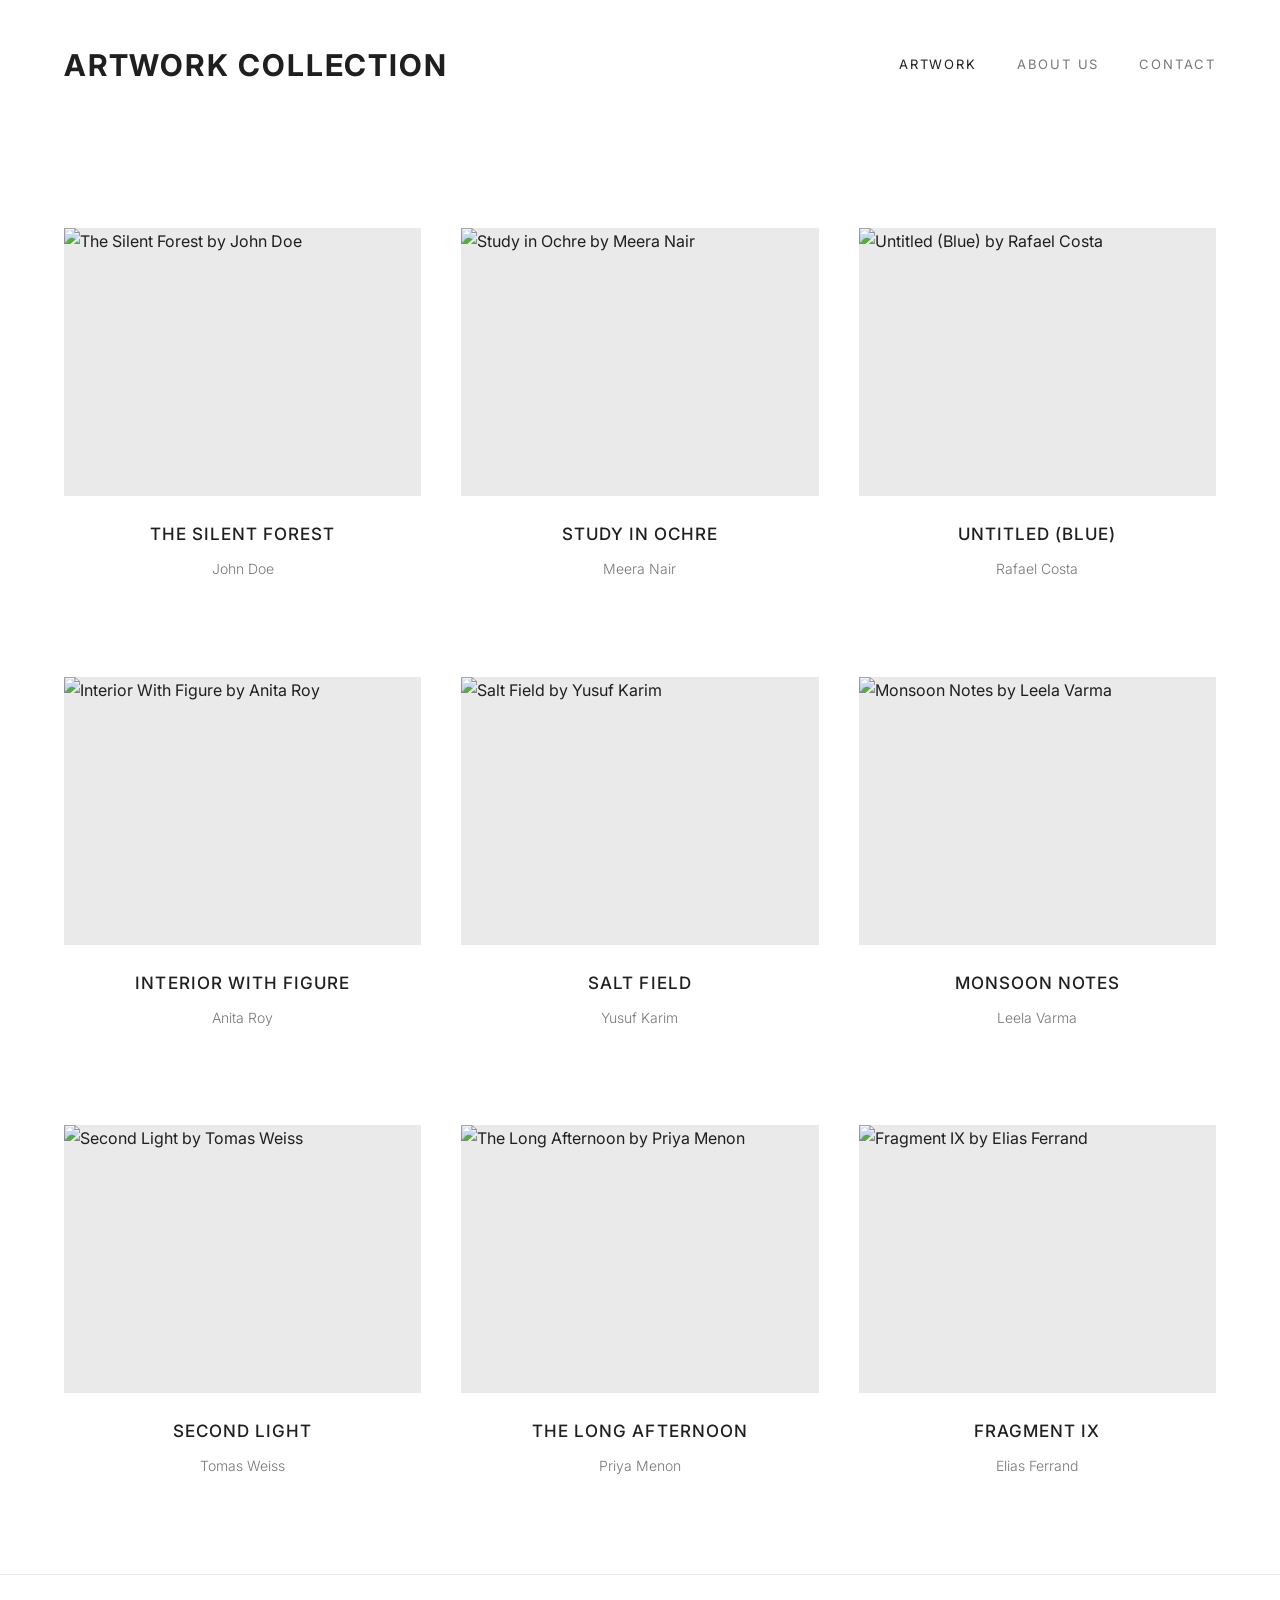
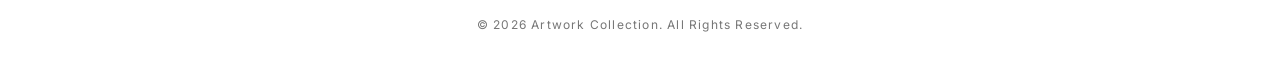
==== index.html @ c771f08a "first commit" ====
<!DOCTYPE html>
<html lang="en">
<head>
  <meta charset="UTF-8">
  <meta name="viewport" content="width=device-width, initial-scale=1">
  <title>Art Collection</title>
  <meta name="description" content="A curated collection of contemporary artworks — paintings, sculpture and works on paper.">
  <link rel="preconnect" href="https://fonts.googleapis.com">
  <link rel="preconnect" href="https://fonts.gstatic.com" crossorigin>
  <link href="https://fonts.googleapis.com/css2?family=Inter:wght@300;400;500&family=Playfair+Display:wght@400;500&display=swap" rel="stylesheet">
  <link rel="stylesheet" href="css/style.css">
  <link rel="stylesheet" href="css/responsive.css">
</head>
<body>
  <a class="skip-link" href="#main">Skip to content</a>

  <header class="site-header">
    <div class="container header-inner">
      <a class="brand" href="index.html">ARTWORK COLLECTION</a>
      <button class="nav-toggle" aria-expanded="false" aria-controls="site-nav" aria-label="Menu">
        <span></span><span></span>
      </button>
      <nav class="site-nav" id="site-nav" aria-label="Main">
        <a href="index.html" aria-current="page">Artwork</a>
        <a href="about.html">About Us</a>
        <a href="contact.html">Contact</a>
      </nav>
    </div>
  </header>

  <main id="main" class="container fade-in">
    <h1 class="page-title visually-hidden">Artwork</h1>
    <ul class="gallery" id="gallery"></ul>
    <noscript><p class="note">Enable JavaScript to view the collection.</p></noscript>
  </main>

  <footer class="site-footer">
    <p>&copy; 2026 Artwork Collection. All Rights Reserved.</p>
  </footer>

  <script src="js/app.js" defer></script>
</body>
</html>
---- css/style.css ----
:root {
  --bg: #ffffff;
  --bg-warm: #f7f3ea;
  --text: #1f1f1f;
  --text-muted: #777777;
  --border: #eaeaea;
  --accent: #000000;

  --font-sans: "Inter", "Helvetica Neue", Helvetica, Arial, sans-serif;
  --font-serif: "Playfair Display", Georgia, serif;

  --space-1: 8px;
  --space-2: 16px;
  --space-3: 24px;
  --space-4: 40px;
  --space-5: 64px;
  --space-6: 96px;

  --gutter: 64px;
  --max-width: 1360px;
  /* combined header + footer height — lets About/Contact fill exactly one viewport */
  --chrome: 216px;
  --transition: 300ms ease;
}

*, *::before, *::after { box-sizing: border-box; }

html { scroll-behavior: smooth; }

body {
  margin: 0;
  background: var(--bg);
  color: var(--text);
  font-family: var(--font-sans);
  font-size: 16px;
  font-weight: 400;
  line-height: 1.7;
  -webkit-font-smoothing: antialiased;
}

img { display: block; max-width: 100%; }

a { color: inherit; text-decoration: none; }

.container {
  width: 100%;
  max-width: var(--max-width);
  margin: 0 auto;
  padding: 0 var(--gutter);
}

.visually-hidden {
  position: absolute;
  width: 1px; height: 1px;
  margin: -1px; padding: 0;
  overflow: hidden;
  clip: rect(0 0 0 0);
  white-space: nowrap;
  border: 0;
}

.skip-link {
  position: absolute;
  left: -9999px;
  top: 0;
  background: var(--accent);
  color: #fff;
  padding: var(--space-2);
  z-index: 100;
}
.skip-link:focus { left: 0; }

:focus-visible {
  outline: 1px solid var(--accent);
  outline-offset: 3px;
}

/* ---------- Header ---------- */

.site-header {
  position: sticky;
  top: 0;
  z-index: 50;
  background: var(--bg);
  border-bottom: 1px solid transparent;
}
.page-about .site-header { background: var(--bg-warm); }

.header-inner {
  display: flex;
  align-items: center;
  justify-content: space-between;
  padding-top: var(--space-4);
  padding-bottom: var(--space-4);
}

.brand {
  font-family: var(--font-sans);
  font-size: 30px;
  font-weight: 700;
  letter-spacing: 0.06em;
}

.site-nav {
  display: flex;
  gap: var(--space-4);
}

.site-nav a {
  font-size: 13px;
  letter-spacing: 0.14em;
  text-transform: uppercase;
  color: var(--text-muted);
  padding-bottom: 2px;
  border-bottom: 1px solid transparent;
  transition: color var(--transition), border-color var(--transition);
}
.site-nav a:hover,
.site-nav a:focus-visible { color: var(--accent); border-bottom-color: var(--accent); }
.site-nav a[aria-current="page"] { color: var(--text); }

.nav-toggle {
  display: none;
  width: 32px;
  height: 32px;
  padding: 0;
  background: none;
  border: 0;
  cursor: pointer;
}
.nav-toggle span {
  display: block;
  width: 22px;
  height: 1px;
  margin: 6px auto;
  background: var(--text);
  transition: transform var(--transition), opacity var(--transition);
}
.nav-toggle[aria-expanded="true"] span:first-child { transform: translateY(3.5px) rotate(45deg); }
.nav-toggle[aria-expanded="true"] span:last-child { transform: translateY(-3.5px) rotate(-45deg); }

/* ---------- Gallery ---------- */

.gallery {
  list-style: none;
  margin: var(--space-6) 0;
  padding: 0;
  display: grid;
  /* minmax(0,…) — plain 1fr lets each image's intrinsic width blow the grid past the container. */
  grid-template-columns: repeat(3, minmax(0, 1fr));
  gap: var(--space-6) var(--space-4);
}

.card figure { margin: 0; }

.card-media {
  overflow: hidden;
  background: var(--border);
}

.card img {
  width: 100%;
  /* height:auto so the width/height attributes (kept for CLS) don't override aspect-ratio */
  height: auto;
  aspect-ratio: 4 / 3;
  object-fit: cover;
  transition: transform var(--transition);
}
.card:hover img { transform: scale(1.02); }

.card figcaption { padding-top: var(--space-3); text-align: center; }

.card-title {
  margin: 0;
  font-size: 17px;
  font-weight: 500;
  letter-spacing: 0.06em;
  text-transform: uppercase;
}

.card-artist {
  margin: var(--space-1) 0 0;
  font-size: 14px;
  font-weight: 300;
  color: var(--text-muted);
}

.note { text-align: center; color: var(--text-muted); }

/* ---------- About ---------- */

.page-about { background: var(--bg-warm); }

.split {
  display: grid;
  grid-template-columns: minmax(0, 1fr) minmax(0, 1fr);
  align-items: center;
  min-height: calc(100vh - var(--chrome));
}

.split-text { padding: var(--space-4) var(--space-5) var(--space-4) var(--gutter); }

.split-text p {
  max-width: 550px;
  color: #4a4a4a;
  margin: 0 0 var(--space-3);
}

.split-image { height: 100%; }
.split-image img { width: 100%; height: 100%; object-fit: cover; }

.page-title {
  font-family: var(--font-serif);
  font-size: clamp(44px, 5.5vw, 68px);
  font-weight: 500;
  line-height: 1.1;
  letter-spacing: -0.01em;
  color: var(--accent);
  margin: 0 0 var(--space-4);
}

/* ---------- Contact ---------- */

.contact {
  max-width: 560px;
  min-height: calc(100vh - var(--chrome));
  margin: 0 auto;
  padding: var(--space-4) 0;
  display: flex;
  flex-direction: column;
  justify-content: center;
}

.contact .page-title { font-size: clamp(34px, 3.6vw, 48px); margin-bottom: var(--space-3); }

.field { margin-bottom: var(--space-3); }

.field label {
  display: block;
  font-size: 12px;
  letter-spacing: 0.14em;
  text-transform: uppercase;
  color: var(--text-muted);
  margin-bottom: var(--space-1);
}

.field input,
.field select,
.field textarea {
  width: 100%;
  padding: var(--space-1) 0;
  font: inherit;
  color: var(--text);
  background: transparent;
  border: 0;
  border-bottom: 1px solid var(--border);
  border-radius: 0;
  transition: border-color var(--transition);
}
.field textarea { resize: vertical; }
.field input:focus,
.field select:focus,
.field textarea:focus {
  outline: none;
  border-bottom-color: var(--accent);
}
.field :user-invalid { border-bottom-color: #b23b3b; }

.btn {
  align-self: flex-start;
  font: inherit;
  font-size: 13px;
  letter-spacing: 0.14em;
  text-transform: uppercase;
  color: var(--accent);
  background: transparent;
  border: 1px solid var(--text);
  padding: var(--space-2) var(--space-4);
  cursor: pointer;
  transition: background-color var(--transition), color var(--transition);
}
.btn:hover, .btn:focus-visible { background: var(--accent); color: #fff; }

.form-status {
  min-height: 1.7em;
  margin: var(--space-2) 0 0;
  font-size: 14px;
  color: var(--text-muted);
}

/* ---------- Footer ---------- */

.site-footer {
  padding: var(--space-4) var(--gutter);
  border-top: 1px solid var(--border);
  text-align: center;
}
.site-footer p {
  margin: 0;
  font-size: 12px;
  letter-spacing: 0.1em;
  color: var(--text-muted);
}

/* ---------- Motion ---------- */

.fade-in { animation: fade-in 600ms ease both; }

@keyframes fade-in {
  from { opacity: 0; transform: translateY(8px); }
  to { opacity: 1; transform: none; }
}

@media (prefers-reduced-motion: reduce) {
  html { scroll-behavior: auto; }
  *, *::before, *::after {
    animation-duration: 0.01ms !important;
    transition-duration: 0.01ms !important;
  }
}
---- css/responsive.css ----
/* Tablet */
@media (max-width: 1024px) {
  :root { --gutter: 40px; }

  .gallery {
    grid-template-columns: repeat(2, minmax(0, 1fr));
    gap: var(--space-5) var(--space-4);
    margin: var(--space-5) 0;
  }

  .split-text { padding: var(--space-4) var(--space-3) var(--space-4) var(--gutter); }
}

/* Mobile */
@media (max-width: 700px) {
  :root { --gutter: 24px; }

  .header-inner {
    flex-wrap: wrap;
    padding-top: var(--space-3);
    padding-bottom: var(--space-3);
  }

  .brand { font-size: 22px; }

  .nav-toggle { display: block; }

  .site-nav {
    flex-basis: 100%;
    flex-direction: column;
    gap: var(--space-2);
    display: none;
    padding: var(--space-3) 0 var(--space-1);
  }
  .site-nav.is-open { display: flex; }

  .gallery {
    grid-template-columns: minmax(0, 1fr);
    gap: var(--space-5);
    margin: var(--space-4) 0 var(--space-5);
  }

  /* stack and flow normally — one-viewport layouts only make sense on desktop */
  .split { grid-template-columns: 1fr; min-height: 0; }
  .split-text { padding: var(--space-5) var(--gutter); }
  .split-image img { height: auto; aspect-ratio: 4 / 3; }

  .contact { min-height: 0; padding: var(--space-4) 0 var(--space-5); }
  .btn { width: 100%; }

  .site-footer { padding: var(--space-4) var(--gutter); }
}
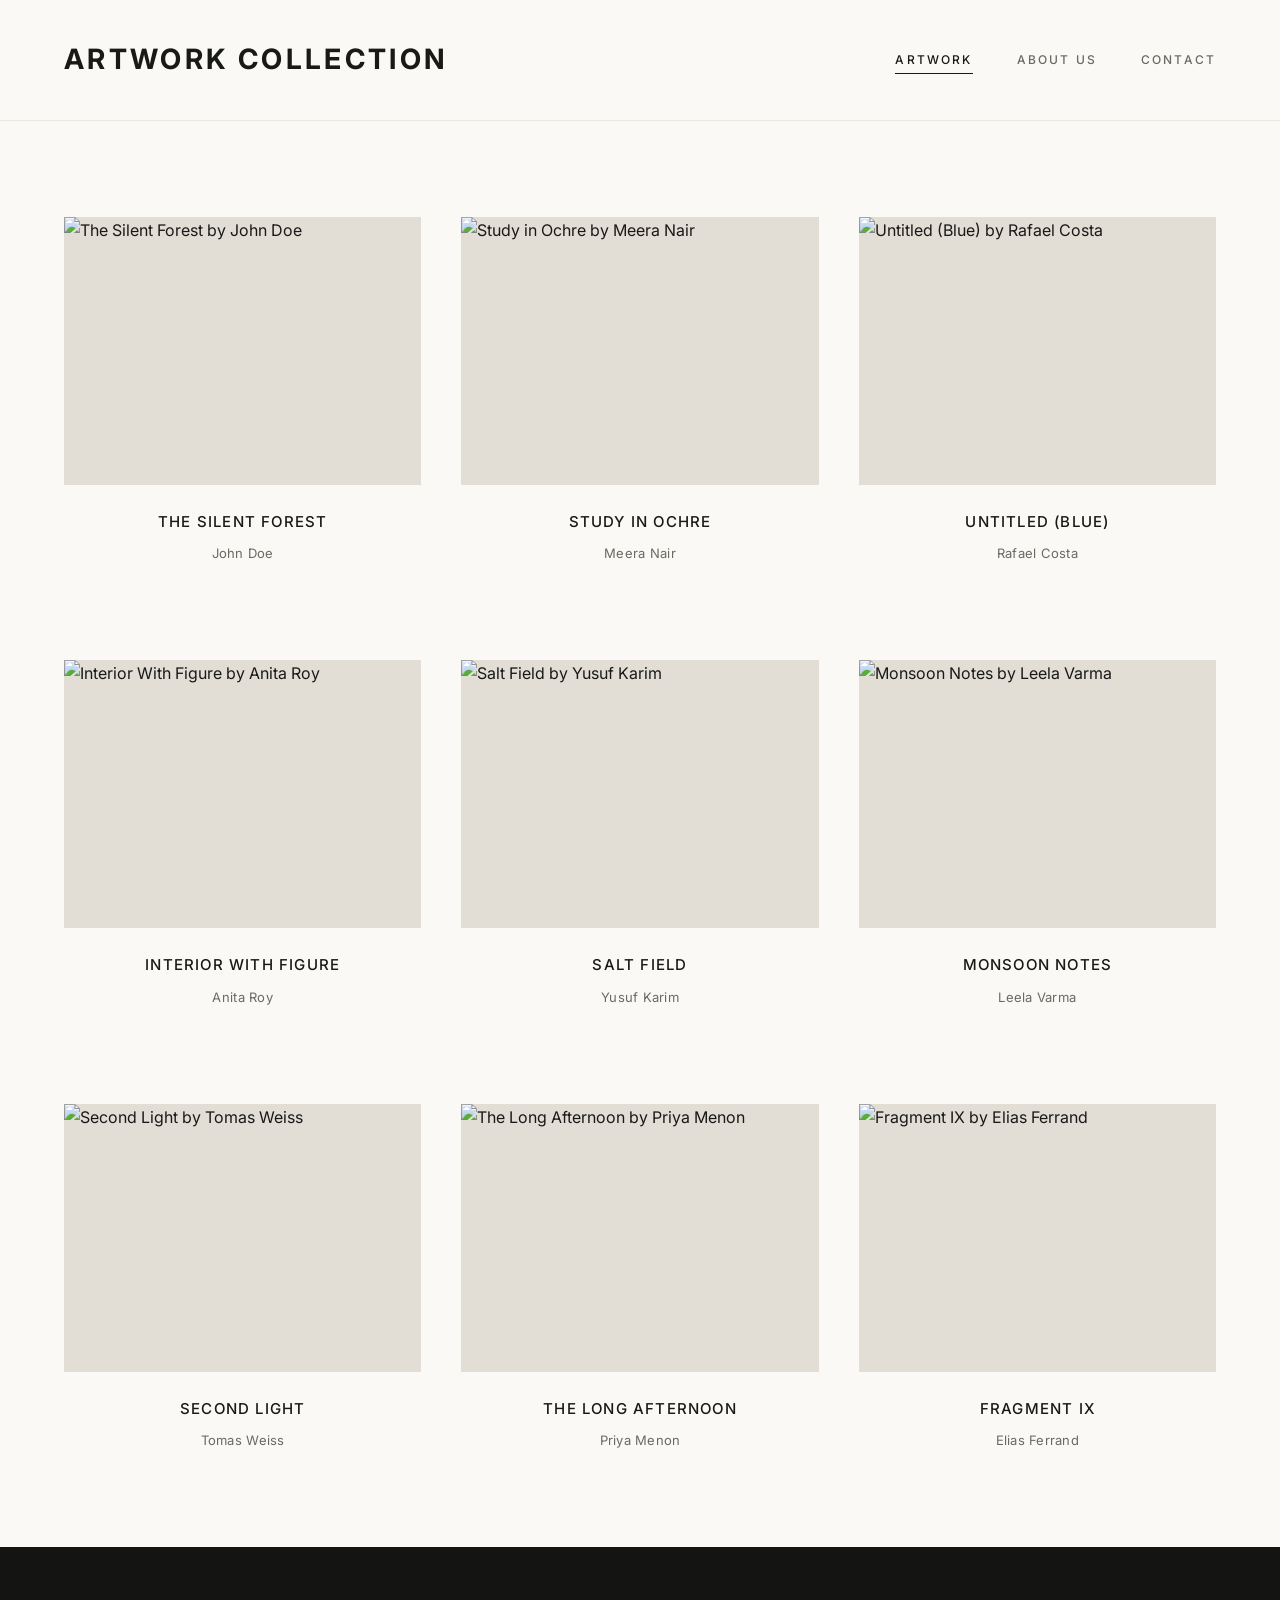
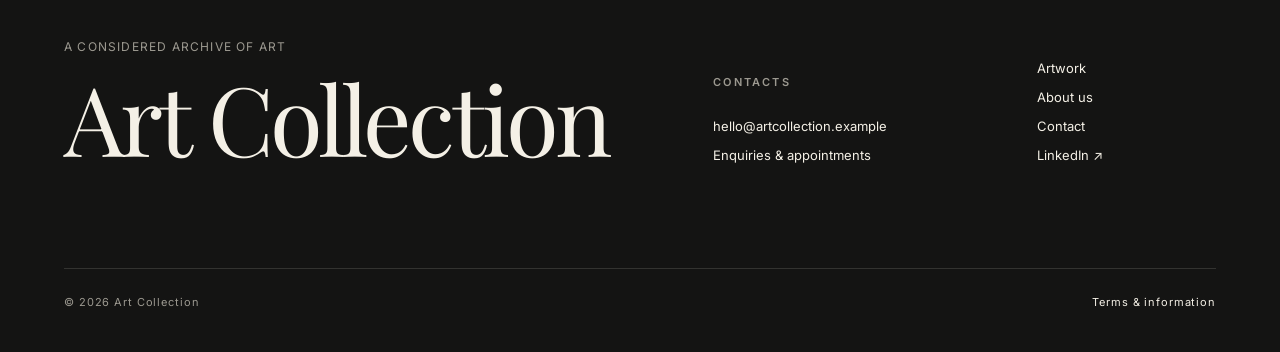
==== commit 3ed9c1be: "refactor: unify footer components and update about and contact page layouts with responsive refineme" ====
--- a/index.html
+++ b/index.html
@@ -34,9 +34,7 @@
     <noscript><p class="note">Enable JavaScript to view the collection.</p></noscript>
   </main>
 
-  <footer class="site-footer">
-    <p>&copy; 2026 Artwork Collection. All Rights Reserved.</p>
-  </footer>
+  <div data-footer></div>
 
   <script src="js/app.js" defer></script>
 </body>
--- a/css/style.css
+++ b/css/style.css
@@ -1,12 +1,15 @@
 :root {
-  --bg: #ffffff;
-  --bg-warm: #f7f3ea;
-  --text: #1f1f1f;
-  --text-muted: #777777;
-  --border: #eaeaea;
-  --accent: #000000;
-
-  --font-sans: "Inter", "Helvetica Neue", Helvetica, Arial, sans-serif;
+  --bg: #faf9f6;
+  --bg-warm: #f4f0e6;
+  --text: #191918;
+  --text-muted: #6b6963;
+  --border: #e2ded6;
+  --border-dark: #191918;
+  --accent: #191918;
+  --footer: #141413;
+  --footer-text: #f4f0e6;
+
+  --font-sans: "Inter", -apple-system, BlinkMacSystemFont, "Segoe UI", Roboto, sans-serif;
   --font-serif: "Playfair Display", Georgia, serif;
 
   --space-1: 8px;
@@ -15,17 +18,23 @@
   --space-4: 40px;
   --space-5: 64px;
   --space-6: 96px;
+  --space-7: 136px;
 
   --gutter: 64px;
   --max-width: 1360px;
-  /* combined header + footer height — lets About/Contact fill exactly one viewport */
-  --chrome: 216px;
-  --transition: 300ms ease;
-}
-
-*, *::before, *::after { box-sizing: border-box; }
-
-html { scroll-behavior: smooth; }
+  --transition: 300ms cubic-bezier(0.16, 1, 0.3, 1);
+  --ease-editorial: cubic-bezier(0.16, 1, 0.3, 1);
+}
+
+*,
+*::before,
+*::after {
+  box-sizing: border-box;
+}
+
+html {
+  scroll-behavior: smooth;
+}
 
 body {
   margin: 0;
@@ -36,11 +45,18 @@
   font-weight: 400;
   line-height: 1.7;
   -webkit-font-smoothing: antialiased;
-}
-
-img { display: block; max-width: 100%; }
-
-a { color: inherit; text-decoration: none; }
+  -moz-osx-font-smoothing: grayscale;
+}
+
+img {
+  display: block;
+  max-width: 100%;
+}
+
+a {
+  color: inherit;
+  text-decoration: none;
+}
 
 .container {
   width: 100%;
@@ -51,8 +67,10 @@
 
 .visually-hidden {
   position: absolute;
-  width: 1px; height: 1px;
-  margin: -1px; padding: 0;
+  width: 1px;
+  height: 1px;
+  margin: -1px;
+  padding: 0;
   overflow: hidden;
   clip: rect(0 0 0 0);
   white-space: nowrap;
@@ -65,14 +83,19 @@
   top: 0;
   background: var(--accent);
   color: #fff;
-  padding: var(--space-2);
+  padding: var(--space-2) var(--space-3);
   z-index: 100;
-}
-.skip-link:focus { left: 0; }
+  font-size: 13px;
+  letter-spacing: 0.05em;
+}
+
+.skip-link:focus {
+  left: 0;
+}
 
 :focus-visible {
   outline: 1px solid var(--accent);
-  outline-offset: 3px;
+  outline-offset: 4px;
 }
 
 /* ---------- Header ---------- */
@@ -81,63 +104,112 @@
   position: sticky;
   top: 0;
   z-index: 50;
-  background: var(--bg);
-  border-bottom: 1px solid transparent;
-}
-.page-about .site-header { background: var(--bg-warm); }
+  background: rgba(250, 249, 246, 0.92);
+  backdrop-filter: blur(12px);
+  -webkit-backdrop-filter: blur(12px);
+  border-bottom: 1px solid rgba(226, 222, 214, 0.6);
+  transition: background-color var(--transition);
+}
+
+.page-about .site-header {
+  background: rgba(244, 240, 230, 0.92);
+  border-bottom-color: rgba(217, 213, 203, 0.6);
+}
 
 .header-inner {
   display: flex;
   align-items: center;
   justify-content: space-between;
-  padding-top: var(--space-4);
-  padding-bottom: var(--space-4);
+  padding-top: clamp(24px, 3vw, 36px);
+  padding-bottom: clamp(24px, 3vw, 36px);
 }
 
 .brand {
   font-family: var(--font-sans);
-  font-size: 30px;
+  font-size: clamp(22px, 2.4vw, 28px);
   font-weight: 700;
-  letter-spacing: 0.06em;
+  letter-spacing: 0.12em;
+  text-transform: uppercase;
+  transition: opacity var(--transition);
+}
+
+.brand:hover {
+  opacity: 0.75;
 }
 
 .site-nav {
   display: flex;
-  gap: var(--space-4);
+  gap: clamp(24px, 3.5vw, 44px);
 }
 
 .site-nav a {
-  font-size: 13px;
-  letter-spacing: 0.14em;
+  position: relative;
+  font-size: 12px;
+  font-weight: 500;
+  letter-spacing: 0.18em;
   text-transform: uppercase;
   color: var(--text-muted);
-  padding-bottom: 2px;
-  border-bottom: 1px solid transparent;
-  transition: color var(--transition), border-color var(--transition);
-}
+  padding: 4px 0;
+  transition: color var(--transition);
+}
+
+.site-nav a::after {
+  content: "";
+  position: absolute;
+  bottom: 0;
+  left: 0;
+  width: 100%;
+  height: 1px;
+  background: var(--accent);
+  transform: scaleX(0);
+  transform-origin: right;
+  transition: transform 350ms var(--ease-editorial);
+}
+
 .site-nav a:hover,
-.site-nav a:focus-visible { color: var(--accent); border-bottom-color: var(--accent); }
-.site-nav a[aria-current="page"] { color: var(--text); }
+.site-nav a:focus-visible {
+  color: var(--accent);
+}
+
+.site-nav a:hover::after {
+  transform: scaleX(1);
+  transform-origin: left;
+}
+
+.site-nav a[aria-current="page"] {
+  color: var(--text);
+}
+
+.site-nav a[aria-current="page"]::after {
+  transform: scaleX(1);
+}
 
 .nav-toggle {
   display: none;
-  width: 32px;
-  height: 32px;
+  width: 36px;
+  height: 36px;
   padding: 0;
   background: none;
   border: 0;
   cursor: pointer;
 }
+
 .nav-toggle span {
   display: block;
-  width: 22px;
-  height: 1px;
+  width: 24px;
+  height: 1.5px;
   margin: 6px auto;
   background: var(--text);
   transition: transform var(--transition), opacity var(--transition);
 }
-.nav-toggle[aria-expanded="true"] span:first-child { transform: translateY(3.5px) rotate(45deg); }
-.nav-toggle[aria-expanded="true"] span:last-child { transform: translateY(-3.5px) rotate(-45deg); }
+
+.nav-toggle[aria-expanded="true"] span:first-child {
+  transform: translateY(3.75px) rotate(45deg);
+}
+
+.nav-toggle[aria-expanded="true"] span:last-child {
+  transform: translateY(-3.75px) rotate(-45deg);
+}
 
 /* ---------- Gallery ---------- */
 
@@ -146,99 +218,314 @@
   margin: var(--space-6) 0;
   padding: 0;
   display: grid;
-  /* minmax(0,…) — plain 1fr lets each image's intrinsic width blow the grid past the container. */
   grid-template-columns: repeat(3, minmax(0, 1fr));
   gap: var(--space-6) var(--space-4);
 }
 
-.card figure { margin: 0; }
+.card figure {
+  margin: 0;
+}
 
 .card-media {
   overflow: hidden;
   background: var(--border);
+  position: relative;
 }
 
 .card img {
   width: 100%;
-  /* height:auto so the width/height attributes (kept for CLS) don't override aspect-ratio */
   height: auto;
   aspect-ratio: 4 / 3;
   object-fit: cover;
-  transition: transform var(--transition);
-}
-.card:hover img { transform: scale(1.02); }
-
-.card figcaption { padding-top: var(--space-3); text-align: center; }
+  transition: transform 700ms var(--ease-editorial), filter 700ms var(--ease-editorial);
+}
+
+.card:hover img {
+  transform: scale(1.035);
+}
+
+.card figcaption {
+  padding-top: var(--space-3);
+  text-align: center;
+}
 
 .card-title {
   margin: 0;
-  font-size: 17px;
+  font-size: 15px;
   font-weight: 500;
-  letter-spacing: 0.06em;
+  letter-spacing: 0.08em;
   text-transform: uppercase;
 }
 
 .card-artist {
   margin: var(--space-1) 0 0;
-  font-size: 14px;
-  font-weight: 300;
-  color: var(--text-muted);
-}
-
-.note { text-align: center; color: var(--text-muted); }
+  font-size: 13px;
+  font-weight: 400;
+  color: var(--text-muted);
+  letter-spacing: 0.02em;
+}
+
+.note {
+  text-align: center;
+  color: var(--text-muted);
+}
 
 /* ---------- About ---------- */
 
-.page-about { background: var(--bg-warm); }
+.page-about {
+  background: var(--bg-warm);
+}
 
 .split {
   display: grid;
   grid-template-columns: minmax(0, 1fr) minmax(0, 1fr);
   align-items: center;
-  min-height: calc(100vh - var(--chrome));
-}
-
-.split-text { padding: var(--space-4) var(--space-5) var(--space-4) var(--gutter); }
+  min-height: calc(100vh - 106px);
+}
+
+.split-text {
+  padding: clamp(48px, 6vw, 96px) clamp(40px, 6vw, 104px) clamp(48px, 6vw, 96px) var(--gutter);
+}
 
 .split-text p {
-  max-width: 550px;
-  color: #4a4a4a;
-  margin: 0 0 var(--space-3);
-}
-
-.split-image { height: 100%; }
-.split-image img { width: 100%; height: 100%; object-fit: cover; }
+  max-width: 520px;
+  color: #3e3d38;
+  font-size: clamp(15px, 1.1vw, 17px);
+  line-height: 1.75;
+  margin: 0 0 22px;
+}
+
+.split-image {
+  align-self: stretch;
+  min-height: clamp(440px, 65vh, 720px);
+  overflow: hidden;
+  position: relative;
+  background: #ded7c8;
+}
+
+.split-image img {
+  width: 100%;
+  height: 100%;
+  object-fit: cover;
+  display: block;
+}
 
 .page-title {
   font-family: var(--font-serif);
-  font-size: clamp(44px, 5.5vw, 68px);
-  font-weight: 500;
-  line-height: 1.1;
-  letter-spacing: -0.01em;
+  font-size: clamp(42px, 4.8vw, 68px);
+  font-weight: 400;
+  line-height: 1.08;
+  letter-spacing: -0.015em;
   color: var(--accent);
   margin: 0 0 var(--space-4);
 }
 
+.eyebrow,
+.contact-label,
+.footer-label {
+  margin: 0 0 var(--space-2);
+  font-size: 11px;
+  font-weight: 600;
+  letter-spacing: 0.2em;
+  text-transform: uppercase;
+  color: var(--text-muted);
+}
+
+/* Editorial Entrance Reveal Animation (About Us) */
+
+.about-reveal .reveal-image {
+  animation: editorial-mask-reveal 1200ms var(--ease-editorial) both;
+}
+
+.about-reveal .reveal-image img {
+  animation: editorial-image-settle 1400ms var(--ease-editorial) both;
+}
+
+.about-reveal .reveal-item {
+  animation: editorial-text-reveal 1000ms var(--ease-editorial) both;
+}
+
+.about-reveal .reveal-item:nth-child(1) {
+  animation-delay: 150ms;
+}
+
+/* Eyebrow */
+.about-reveal .reveal-item:nth-child(2) {
+  animation-delay: 280ms;
+}
+
+/* Page Title */
+.about-reveal .reveal-item:nth-child(3) {
+  animation-delay: 420ms;
+}
+
+/* Paragraph 1 */
+.about-reveal .reveal-item:nth-child(4) {
+  animation-delay: 540ms;
+}
+
+/* Paragraph 2 */
+.about-reveal .reveal-item:nth-child(5) {
+  animation-delay: 660ms;
+}
+
+/* Paragraph 3 */
+
+@keyframes editorial-mask-reveal {
+  0% {
+    clip-path: inset(100% 0 0 0);
+    opacity: 0;
+    transform: translateY(30px);
+  }
+
+  100% {
+    clip-path: inset(0 0 0 0);
+    opacity: 1;
+    transform: translateY(0);
+  }
+}
+
+@keyframes editorial-image-settle {
+  0% {
+    transform: scale(1.12) translateY(-15px);
+  }
+
+  100% {
+    transform: scale(1) translateY(0);
+  }
+}
+
+@keyframes editorial-text-reveal {
+  0% {
+    opacity: 0;
+    transform: translateY(32px);
+  }
+
+  100% {
+    opacity: 1;
+    transform: translateY(0);
+  }
+}
+
 /* ---------- Contact ---------- */
 
-.contact {
-  max-width: 560px;
-  min-height: calc(100vh - var(--chrome));
-  margin: 0 auto;
-  padding: var(--space-4) 0;
-  display: flex;
-  flex-direction: column;
-  justify-content: center;
-}
-
-.contact .page-title { font-size: clamp(34px, 3.6vw, 48px); margin-bottom: var(--space-3); }
-
-.field { margin-bottom: var(--space-3); }
+.page-contact {
+  background: #f8f7f4;
+}
+
+.contact-page {
+  padding-top: clamp(48px, 6vw, 88px);
+  padding-bottom: var(--space-7);
+}
+
+.contact-heading {
+  padding-bottom: var(--space-4);
+  border-bottom: 1px solid var(--border-dark);
+  text-align: center;
+}
+
+.contact-heading .eyebrow {
+  color: var(--text-muted);
+}
+
+.contact-heading .page-title {
+  margin: 0;
+  font-size: clamp(44px, 4.5vw, 64px);
+}
+
+.contact-details {
+  display: grid;
+  grid-template-columns: minmax(0, 1fr) minmax(0, 1fr);
+  gap: var(--space-5);
+  padding: var(--space-5) clamp(0px, 7vw, 128px) var(--space-6);
+}
+
+.contact-label {
+  font-size: 12px;
+  color: var(--text-muted);
+}
+
+.contact-link {
+  font-family: var(--font-serif);
+  font-size: clamp(17px, 1.5vw, 22px);
+  position: relative;
+  display: inline-block;
+  transition: color var(--transition), transform var(--transition);
+}
+
+.contact-link:hover,
+.contact-link:focus-visible {
+  color: var(--text-muted);
+  transform: translateX(4px);
+}
+
+.contact-layout {
+  display: grid;
+  grid-template-columns: minmax(0, 1.08fr) minmax(370px, .92fr);
+}
+
+.contact-art {
+  margin: 0;
+  padding-right: clamp(28px, 6vw, 92px);
+}
+
+.contact-art img {
+  width: 100%;
+  aspect-ratio: 4 / 3;
+  object-fit: cover;
+  filter: saturate(.8) contrast(.96);
+}
+
+.contact-art figcaption {
+  margin-top: var(--space-2);
+  color: var(--text-muted);
+  font-size: 12px;
+  letter-spacing: .08em;
+}
+
+.contact-form-panel {
+  border-left: 1px solid var(--border);
+  padding-left: clamp(32px, 7vw, 112px);
+}
+
+.contact-intro {
+  max-width: 430px;
+  margin-bottom: var(--space-5);
+}
+
+.contact-intro .eyebrow {
+  font-family: var(--font-serif);
+  font-size: 22px;
+  letter-spacing: 0;
+  text-transform: none;
+  color: var(--text-muted);
+}
+
+.contact-intro h2 {
+  margin: 0 0 var(--space-2);
+  font-size: 15px;
+  letter-spacing: .18em;
+  text-transform: uppercase;
+  font-weight: 500;
+}
+
+.contact-intro p:last-child {
+  margin: 0;
+  color: #4a4a47;
+  font-family: var(--font-serif);
+  font-size: 18px;
+  line-height: 1.6;
+}
+
+.field {
+  margin-bottom: var(--space-4);
+}
 
 .field label {
   display: block;
-  font-size: 12px;
-  letter-spacing: 0.14em;
+  font-size: 11px;
+  font-weight: 600;
+  letter-spacing: 0.16em;
   text-transform: uppercase;
   color: var(--text-muted);
   margin-bottom: var(--space-1);
@@ -248,38 +535,48 @@
 .field select,
 .field textarea {
   width: 100%;
-  padding: var(--space-1) 0;
+  padding: var(--space-2) 0;
   font: inherit;
   color: var(--text);
   background: transparent;
   border: 0;
   border-bottom: 1px solid var(--border);
   border-radius: 0;
-  transition: border-color var(--transition);
-}
-.field textarea { resize: vertical; }
+  transition: border-color var(--transition), background-color var(--transition);
+}
+
+.field textarea {
+  resize: vertical;
+}
+
 .field input:focus,
 .field select:focus,
 .field textarea:focus {
   outline: none;
   border-bottom-color: var(--accent);
 }
-.field :user-invalid { border-bottom-color: #b23b3b; }
 
 .btn {
   align-self: flex-start;
   font: inherit;
-  font-size: 13px;
-  letter-spacing: 0.14em;
+  font-size: 12px;
+  font-weight: 500;
+  letter-spacing: 0.18em;
   text-transform: uppercase;
   color: var(--accent);
   background: transparent;
   border: 1px solid var(--text);
   padding: var(--space-2) var(--space-4);
   cursor: pointer;
-  transition: background-color var(--transition), color var(--transition);
-}
-.btn:hover, .btn:focus-visible { background: var(--accent); color: #fff; }
+  transition: background-color var(--transition), color var(--transition), transform var(--transition);
+}
+
+.btn:hover,
+.btn:focus-visible {
+  background: var(--accent);
+  color: #fff;
+  transform: translateY(-2px);
+}
 
 .form-status {
   min-height: 1.7em;
@@ -291,30 +588,148 @@
 /* ---------- Footer ---------- */
 
 .site-footer {
-  padding: var(--space-4) var(--gutter);
-  border-top: 1px solid var(--border);
-  text-align: center;
-}
-.site-footer p {
-  margin: 0;
+  background: var(--footer);
+  color: var(--footer-text);
+  padding: clamp(56px, 7vw, 112px) var(--gutter) var(--space-4);
+}
+
+.footer-inner {
+  display: grid;
+  grid-template-columns: minmax(0, 1.8fr) minmax(170px, .8fr) minmax(120px, .55fr);
+  gap: var(--space-5);
+  max-width: var(--max-width);
+  margin: 0 auto;
+}
+
+.footer-kicker {
+  margin: 0 0 var(--space-2);
+  color: #9c9990;
   font-size: 12px;
   letter-spacing: 0.1em;
-  color: var(--text-muted);
-}
-
-/* ---------- Motion ---------- */
-
-.fade-in { animation: fade-in 600ms ease both; }
+  text-transform: uppercase;
+}
+
+.footer-title {
+  font-family: var(--font-serif);
+  font-size: clamp(48px, 7.5vw, 110px);
+  line-height: 0.92;
+  letter-spacing: -0.04em;
+  display: inline-block;
+  transition: opacity var(--transition);
+}
+
+.footer-title:hover {
+  opacity: 0.85;
+}
+
+.footer-contact,
+.footer-nav {
+  display: flex;
+  flex-direction: column;
+  align-self: end;
+  gap: 8px;
+  font-size: 13px;
+  line-height: 1.6;
+}
+
+.footer-label {
+  color: #9c9990;
+}
+
+.footer-contact a,
+.footer-nav a,
+.footer-base a {
+  width: fit-content;
+  color: #f4f0e6;
+  position: relative;
+  transition: color var(--transition);
+}
+
+.footer-contact a::after,
+.footer-nav a::after,
+.footer-base a::after {
+  content: "";
+  position: absolute;
+  bottom: 0;
+  left: 0;
+  width: 100%;
+  height: 1px;
+  background: #f4f0e6;
+  transform: scaleX(0);
+  transform-origin: right;
+  transition: transform 300ms var(--ease-editorial);
+}
+
+.footer-contact a:hover,
+.footer-nav a:hover,
+.footer-base a:hover {
+  color: #ffffff;
+}
+
+.footer-contact a:hover::after,
+.footer-nav a:hover::after,
+.footer-base a:hover::after {
+  transform: scaleX(1);
+  transform-origin: left;
+}
+
+.footer-base {
+  display: flex;
+  justify-content: space-between;
+  max-width: var(--max-width);
+  margin: clamp(56px, 8vw, 120px) auto 0;
+  padding-top: var(--space-3);
+  border-top: 1px solid #333330;
+  color: #9c9990;
+  font-size: 11px;
+  letter-spacing: 0.08em;
+}
+
+/* ---------- Motion & Accessibility ---------- */
+
+.fade-in {
+  animation: fade-in 700ms var(--ease-editorial) both;
+}
 
 @keyframes fade-in {
-  from { opacity: 0; transform: translateY(8px); }
-  to { opacity: 1; transform: none; }
+  from {
+    opacity: 0;
+    transform: translateY(14px);
+  }
+
+  to {
+    opacity: 1;
+    transform: translateY(0);
+  }
 }
 
 @media (prefers-reduced-motion: reduce) {
-  html { scroll-behavior: auto; }
-  *, *::before, *::after {
+  html {
+    scroll-behavior: auto;
+  }
+
+  *,
+  *::before,
+  *::after {
     animation-duration: 0.01ms !important;
+    animation-delay: 0.01ms !important;
     transition-duration: 0.01ms !important;
   }
-}
+
+  .about-reveal .reveal-image,
+  .about-reveal .reveal-image img,
+  .about-reveal .reveal-item {
+    animation: simple-fade 300ms ease both !important;
+    clip-path: none !important;
+  }
+
+  @keyframes simple-fade {
+    from {
+      opacity: 0;
+    }
+
+    to {
+      opacity: 1;
+    }
+  }
+}
--- a/css/responsive.css
+++ b/css/responsive.css
@@ -1,4 +1,4 @@
-/* Tablet */
+/* Tablet & Medium Screens */
 @media (max-width: 1024px) {
   :root { --gutter: 40px; }
 
@@ -8,10 +8,44 @@
     margin: var(--space-5) 0;
   }
 
-  .split-text { padding: var(--space-4) var(--space-3) var(--space-4) var(--gutter); }
+  /* About Us Responsive Ordering: Image ABOVE Text on Tablet/Mobile */
+  .split {
+    display: flex;
+    flex-direction: column;
+    min-height: auto;
+    padding-top: var(--space-3);
+  }
+
+  .split-image {
+    order: -1;
+    width: 100%;
+    min-height: auto;
+    max-height: 520px;
+    aspect-ratio: 16 / 10;
+  }
+
+  .split-image img {
+    height: 100%;
+    width: 100%;
+    object-fit: cover;
+  }
+
+  .split-text {
+    width: 100%;
+    padding: var(--space-5) var(--gutter) var(--space-6);
+  }
+
+  .split-text p {
+    max-width: 100%;
+  }
+
+  .contact-details { padding-right: 0; padding-left: 0; }
+  .contact-layout { grid-template-columns: minmax(0, 1fr) minmax(320px, .9fr); }
+  .contact-art { padding-right: var(--space-4); }
+  .contact-form-panel { padding-left: var(--space-4); }
 }
 
-/* Mobile */
+/* Mobile Screens */
 @media (max-width: 700px) {
   :root { --gutter: 24px; }
 
@@ -21,18 +55,25 @@
     padding-bottom: var(--space-3);
   }
 
-  .brand { font-size: 22px; }
+  .brand { font-size: 20px; }
 
   .nav-toggle { display: block; }
 
   .site-nav {
     flex-basis: 100%;
     flex-direction: column;
-    gap: var(--space-2);
+    gap: var(--space-3);
     display: none;
-    padding: var(--space-3) 0 var(--space-1);
+    padding: var(--space-4) 0 var(--space-2);
+    border-top: 1px solid var(--border);
+    margin-top: var(--space-2);
   }
   .site-nav.is-open { display: flex; }
+
+  .site-nav a {
+    font-size: 13px;
+    padding: var(--space-1) 0;
+  }
 
   .gallery {
     grid-template-columns: minmax(0, 1fr);
@@ -40,13 +81,32 @@
     margin: var(--space-4) 0 var(--space-5);
   }
 
-  /* stack and flow normally — one-viewport layouts only make sense on desktop */
-  .split { grid-template-columns: 1fr; min-height: 0; }
-  .split-text { padding: var(--space-5) var(--gutter); }
-  .split-image img { height: auto; aspect-ratio: 4 / 3; }
+  .split {
+    padding-top: 0;
+  }
 
-  .contact { min-height: 0; padding: var(--space-4) 0 var(--space-5); }
-  .btn { width: 100%; }
+  .split-image {
+    max-height: 380px;
+    aspect-ratio: 4 / 3;
+  }
 
-  .site-footer { padding: var(--space-4) var(--gutter); }
+  .split-text {
+    padding: var(--space-4) var(--gutter) var(--space-5);
+  }
+
+  .contact-page { padding-top: var(--space-4); padding-bottom: var(--space-6); }
+  .contact-heading { padding-bottom: var(--space-3); }
+  .contact-details { grid-template-columns: 1fr; gap: var(--space-3); padding: var(--space-4) 0 var(--space-5); }
+  .contact-layout { grid-template-columns: 1fr; gap: var(--space-5); }
+  .contact-art { padding: 0; }
+  .contact-art figcaption { margin-top: var(--space-1); }
+  .contact-form-panel { border-left: 0; border-top: 1px solid var(--border); padding: var(--space-5) 0 0; }
+  .contact-intro { margin-bottom: var(--space-4); }
+  .btn { width: 100%; text-align: center; }
+
+  .site-footer { padding-top: var(--space-5); }
+  .footer-inner { grid-template-columns: 1fr; gap: var(--space-4); }
+  .footer-contact, .footer-nav { align-self: auto; }
+  .footer-base { margin-top: var(--space-5); flex-direction: column; gap: var(--space-2); }
 }
+
